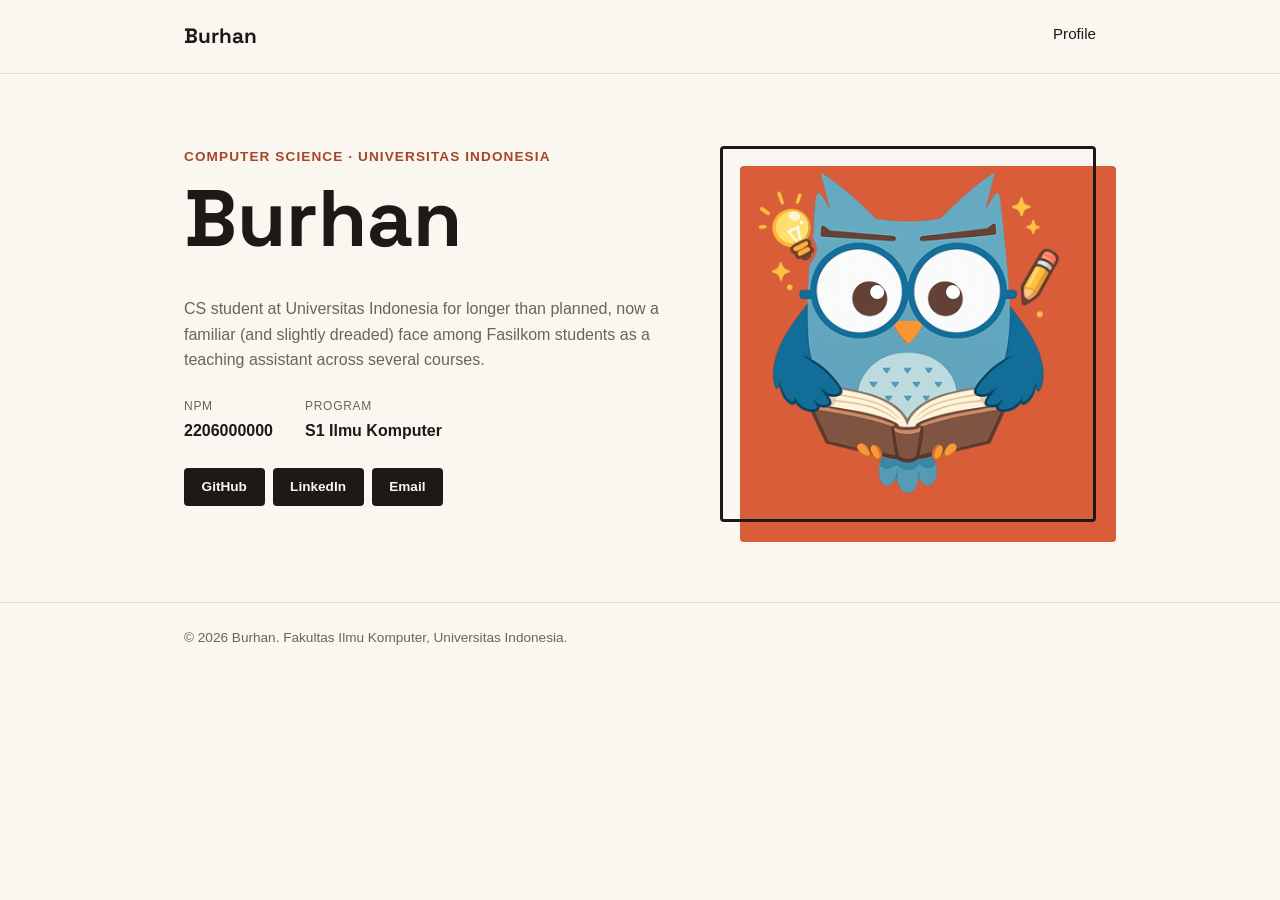
==== templates/index.html @ aa333273 "Reorder the mobile hero layout: name, then photo, then details Split the hero text block into .hero-" ====
<!DOCTYPE html>
<html lang="en">
<head>
    <meta charset="UTF-8">
    <meta name="viewport" content="width=device-width, initial-scale=1.0">
    <title>Burhan - Portfolio</title>
    <link rel="preconnect" href="https://fonts.googleapis.com">
    <link rel="preconnect" href="https://fonts.gstatic.com" crossorigin>
    <link href="https://fonts.googleapis.com/css2?family=Space+Grotesk:wght@500;700&display=swap" rel="stylesheet">
    <link rel="stylesheet" href="/static/css/style.css">
</head>
<body>
    <header class="site-header">
        <div class="container">
            <a href="#profile" class="brand">Burhan</a>
            <nav>
                <a href="#profile">Profile</a>
            </nav>
        </div>
    </header>

    <main>
        <section class="hero" id="profile">
            <div class="container hero-grid">
                <div class="hero-identity">
                    <p class="hero-kicker">Computer Science &middot; Universitas Indonesia</p>
                    <h1>Burhan</h1>
                </div>
                <div class="hero-photo">
                    <div class="photo-block"></div>
                    <img class="avatar" src="/static/img/burhan.png" alt="Photo of Burhan">
                </div>
                <div class="hero-details">
                    <p class="bio">CS student at Universitas Indonesia for longer than planned, now a familiar (and slightly dreaded) face among Fasilkom students as a teaching assistant across several courses.</p>
                    <dl class="meta-list">
                        <div class="meta-row">
                            <dt>NPM</dt>
                            <dd>2206000000</dd>
                        </div>
                        <div class="meta-row">
                            <dt>Program</dt>
                            <dd>S1 Ilmu Komputer</dd>
                        </div>
                    </dl>
                    <div class="social-links">
                        <a href="https://github.com/" class="social-link">GitHub</a>
                        <a href="https://linkedin.com/" class="social-link">LinkedIn</a>
                        <a href="mailto:burhan@example.com" class="social-link">Email</a>
                    </div>
                </div>
            </div>
        </section>
    </main>

    <footer class="site-footer">
        <div class="container">
            <p>&copy; 2026 Burhan. Fakultas Ilmu Komputer, Universitas Indonesia.</p>
        </div>
    </footer>
</body>
</html>
---- static/css/style.css ----
* {
    margin: 0;
    padding: 0;
    box-sizing: border-box;
}

:root {
    --ink: #1c1917;
    --paper: #faf6f0;
    --accent: #d95d39;
    --accent-dark: #a8442a;
    --line: #e3d9c9;
    --text-muted: #6b6459;
    --radius: 4px;
}

body {
    font-family: -apple-system, "Segoe UI", Roboto, Helvetica, Arial, sans-serif;
    color: var(--ink);
    background-color: var(--paper);
    line-height: 1.6;
}

h1, .brand {
    font-family: "Space Grotesk", -apple-system, sans-serif;
}

.container {
    max-width: 960px;
    margin: 0 auto;
    padding: 0 1.5rem;
}

/* header */

.site-header {
    border-bottom: 1px solid var(--line);
}

.site-header .container {
    display: flex;
    justify-content: space-between;
    align-items: center;
    padding: 1.25rem 1.5rem;
}

.brand {
    font-size: 1.3rem;
    font-weight: 700;
    color: var(--ink);
    text-decoration: none;
}

.site-header nav {
    display: flex;
    gap: 2rem;
}

.site-header nav a {
    position: relative;
    color: var(--ink);
    text-decoration: none;
    font-size: 0.95rem;
    padding-bottom: 0.3rem;
}

.site-header nav a::after {
    content: "";
    position: absolute;
    left: 0;
    bottom: 0;
    width: 100%;
    height: 2px;
    background-color: var(--accent);
    transform: scaleX(0);
    transform-origin: left;
    transition: transform 0.2s ease;
}

.site-header nav a:hover::after {
    transform: scaleX(1);
}

/* hero */

.hero {
    padding: 4.5rem 0 5rem;
}

.hero-grid {
    display: grid;
    grid-template-columns: 1.3fr 1fr;
    grid-template-areas:
        "identity photo"
        "details  photo";
    gap: 1.5rem 3rem;
}

.hero-identity {
    grid-area: identity;
}

.hero-details {
    grid-area: details;
}

.hero-kicker {
    font-size: 0.85rem;
    letter-spacing: 0.08em;
    text-transform: uppercase;
    color: var(--accent-dark);
    font-weight: 700;
    margin-bottom: 0.75rem;
}

.hero-identity h1 {
    font-size: clamp(3rem, 7vw, 5rem);
    line-height: 0.95;
}

.bio {
    color: var(--text-muted);
    max-width: 480px;
    margin-bottom: 1.5rem;
}

.meta-list {
    display: flex;
    gap: 2rem;
    margin-bottom: 1.5rem;
}

.meta-row dt {
    font-size: 0.75rem;
    text-transform: uppercase;
    letter-spacing: 0.06em;
    color: var(--text-muted);
    margin-bottom: 0.15rem;
}

.meta-row dd {
    font-weight: 600;
}

.social-links {
    display: flex;
    gap: 0.5rem;
    flex-wrap: wrap;
}

.social-link {
    display: inline-block;
    font-size: 0.85rem;
    font-weight: 600;
    text-decoration: none;
    color: var(--paper);
    background-color: var(--ink);
    border-radius: var(--radius);
    padding: 0.5rem 1.1rem;
    transition: background-color 0.2s ease;
}

.social-link:hover {
    background-color: var(--accent);
}

.hero-photo {
    grid-area: photo;
    align-self: center;
    position: relative;
}

.photo-block {
    position: absolute;
    top: 1.25rem;
    left: 1.25rem;
    width: 100%;
    height: 100%;
    background-color: var(--accent);
    border-radius: var(--radius);
    z-index: 0;
}

.avatar {
    position: relative;
    z-index: 1;
    display: block;
    width: 100%;
    aspect-ratio: 1 / 1;
    object-fit: cover;
    border-radius: var(--radius);
    border: 3px solid var(--ink);
}

/* footer */

.site-footer {
    padding: 1.5rem;
    color: var(--text-muted);
    font-size: 0.85rem;
    border-top: 1px solid var(--line);
}

@media (max-width: 600px) {
    .hero-grid {
        grid-template-columns: 1fr;
        grid-template-areas:
            "identity"
            "photo"
            "details";
    }

    .hero-photo {
        max-width: 220px;
    }

    .social-links {
        justify-content: flex-start;
    }
}
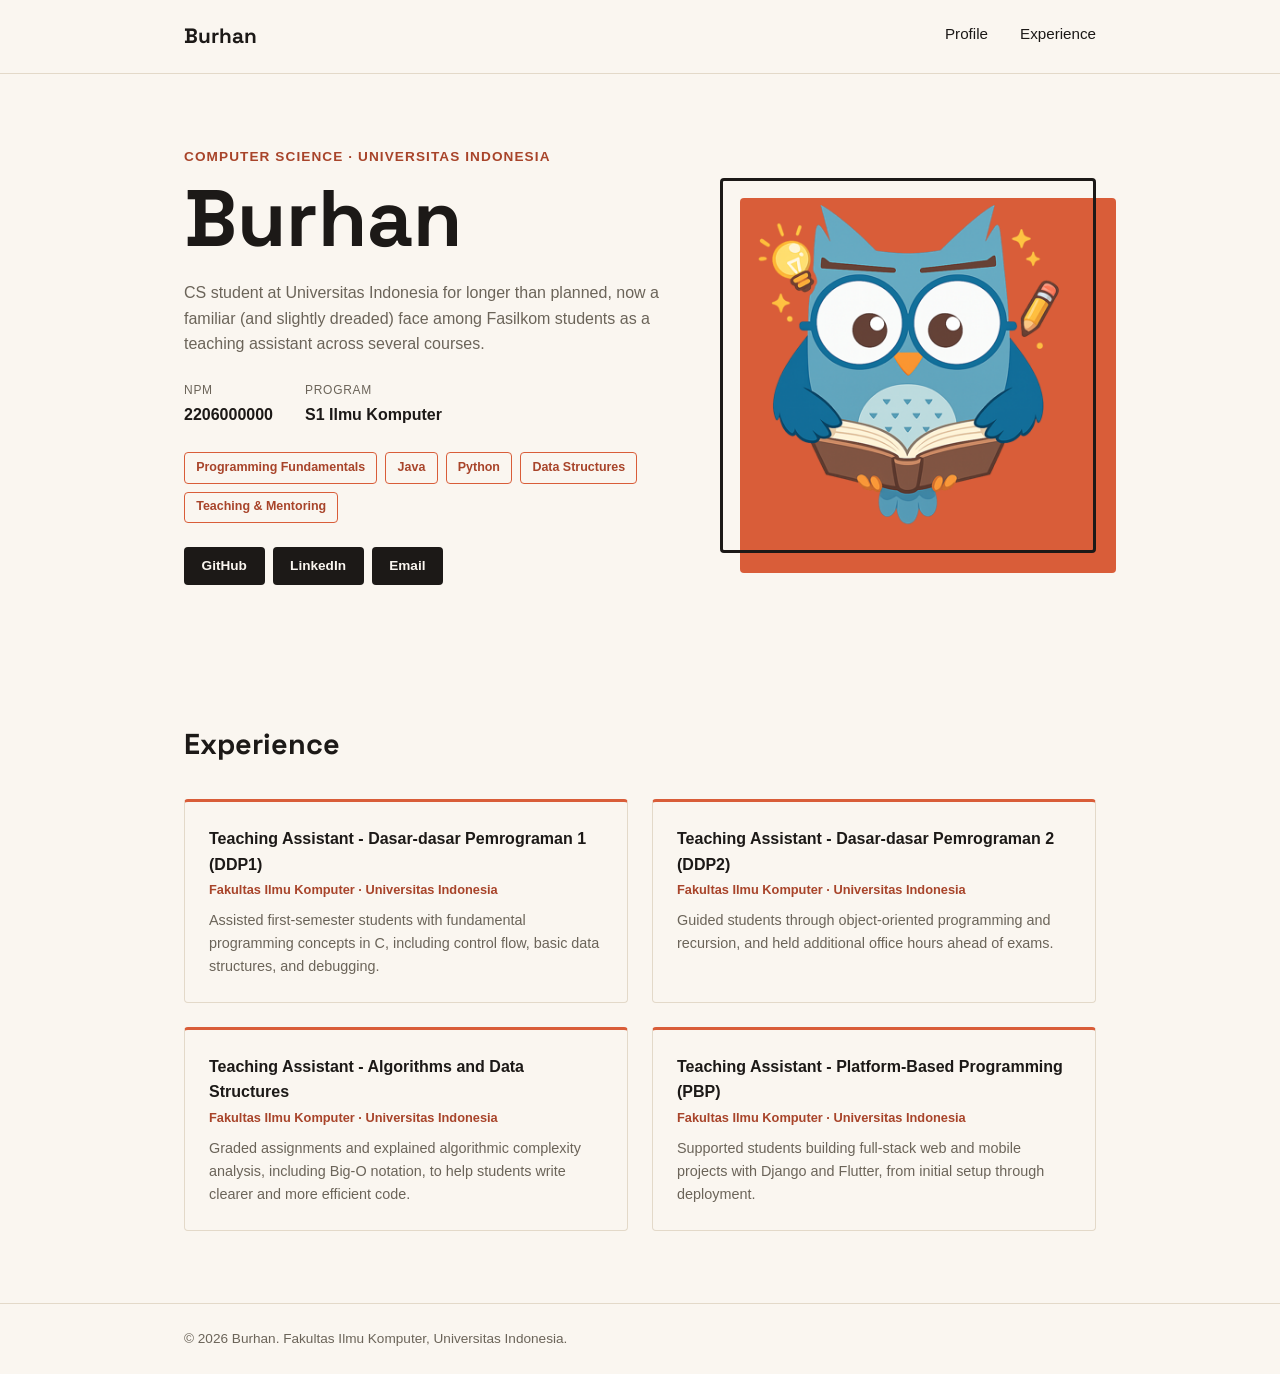
==== commit d907f2b5: "Merge pull request #1 from pbp-fasilkom-ui/tugas-1 Tugas 1" ====
--- a/templates/index.html
+++ b/templates/index.html
@@ -15,6 +15,7 @@
             <a href="#profile" class="brand">Burhan</a>
             <nav>
                 <a href="#profile">Profile</a>
+                <a href="#experience">Experience</a>
             </nav>
         </div>
     </header>
@@ -42,12 +43,45 @@
                             <dd>S1 Ilmu Komputer</dd>
                         </div>
                     </dl>
+                    <ul class="skills">
+                        <li>Programming Fundamentals</li>
+                        <li>Java</li>
+                        <li>Python</li>
+                        <li>Data Structures</li>
+                        <li>Teaching &amp; Mentoring</li>
+                    </ul>
                     <div class="social-links">
                         <a href="https://github.com/" class="social-link">GitHub</a>
                         <a href="https://linkedin.com/" class="social-link">LinkedIn</a>
                         <a href="mailto:burhan@example.com" class="social-link">Email</a>
                     </div>
                 </div>
+            </div>
+        </section>
+
+        <section id="experience" class="container">
+            <h2>Experience</h2>
+            <div class="experience-grid">
+                <article class="experience-card">
+                    <p class="experience-title">Teaching Assistant - Dasar-dasar Pemrograman 1 (DDP1)</p>
+                    <p class="experience-tags">Fakultas Ilmu Komputer &middot; Universitas Indonesia</p>
+                    <p class="experience-desc">Assisted first-semester students with fundamental programming concepts in C, including control flow, basic data structures, and debugging.</p>
+                </article>
+                <article class="experience-card">
+                    <p class="experience-title">Teaching Assistant - Dasar-dasar Pemrograman 2 (DDP2)</p>
+                    <p class="experience-tags">Fakultas Ilmu Komputer &middot; Universitas Indonesia</p>
+                    <p class="experience-desc">Guided students through object-oriented programming and recursion, and held additional office hours ahead of exams.</p>
+                </article>
+                <article class="experience-card">
+                    <p class="experience-title">Teaching Assistant - Algorithms and Data Structures</p>
+                    <p class="experience-tags">Fakultas Ilmu Komputer &middot; Universitas Indonesia</p>
+                    <p class="experience-desc">Graded assignments and explained algorithmic complexity analysis, including Big-O notation, to help students write clearer and more efficient code.</p>
+                </article>
+                <article class="experience-card">
+                    <p class="experience-title">Teaching Assistant - Platform-Based Programming (PBP)</p>
+                    <p class="experience-tags">Fakultas Ilmu Komputer &middot; Universitas Indonesia</p>
+                    <p class="experience-desc">Supported students building full-stack web and mobile projects with Django and Flutter, from initial setup through deployment.</p>
+                </article>
             </div>
         </section>
     </main>
--- a/static/css/style.css
+++ b/static/css/style.css
@@ -142,6 +142,23 @@
     font-weight: 600;
 }
 
+.skills {
+    display: flex;
+    gap: 0.5rem;
+    flex-wrap: wrap;
+    list-style: none;
+    margin-bottom: 1.5rem;
+}
+
+.skills li {
+    font-size: 0.78rem;
+    font-weight: 600;
+    color: var(--accent-dark);
+    border: 1px solid var(--accent);
+    border-radius: var(--radius);
+    padding: 0.3rem 0.7rem;
+}
+
 .social-links {
     display: flex;
     gap: 0.5rem;
@@ -192,6 +209,48 @@
     border: 3px solid var(--ink);
 }
 
+/* experience */
+
+#experience {
+    padding: 3.5rem 1.5rem 4.5rem;
+}
+
+#experience h2 {
+    font-family: "Space Grotesk", -apple-system, sans-serif;
+    font-size: 1.8rem;
+    margin-bottom: 2rem;
+}
+
+.experience-grid {
+    display: grid;
+    grid-template-columns: repeat(2, 1fr);
+    gap: 1.5rem;
+}
+
+.experience-card {
+    border: 1px solid var(--line);
+    border-top: 3px solid var(--accent);
+    border-radius: var(--radius);
+    padding: 1.5rem;
+}
+
+.experience-title {
+    font-weight: 700;
+    margin-bottom: 0.2rem;
+}
+
+.experience-tags {
+    font-size: 0.8rem;
+    color: var(--accent-dark);
+    font-weight: 600;
+    margin-bottom: 0.5rem;
+}
+
+.experience-desc {
+    color: var(--text-muted);
+    font-size: 0.9rem;
+}
+
 /* footer */
 
 .site-footer {
@@ -217,4 +276,8 @@
     .social-links {
         justify-content: flex-start;
     }
-}
+
+    .experience-grid {
+        grid-template-columns: 1fr;
+    }
+}
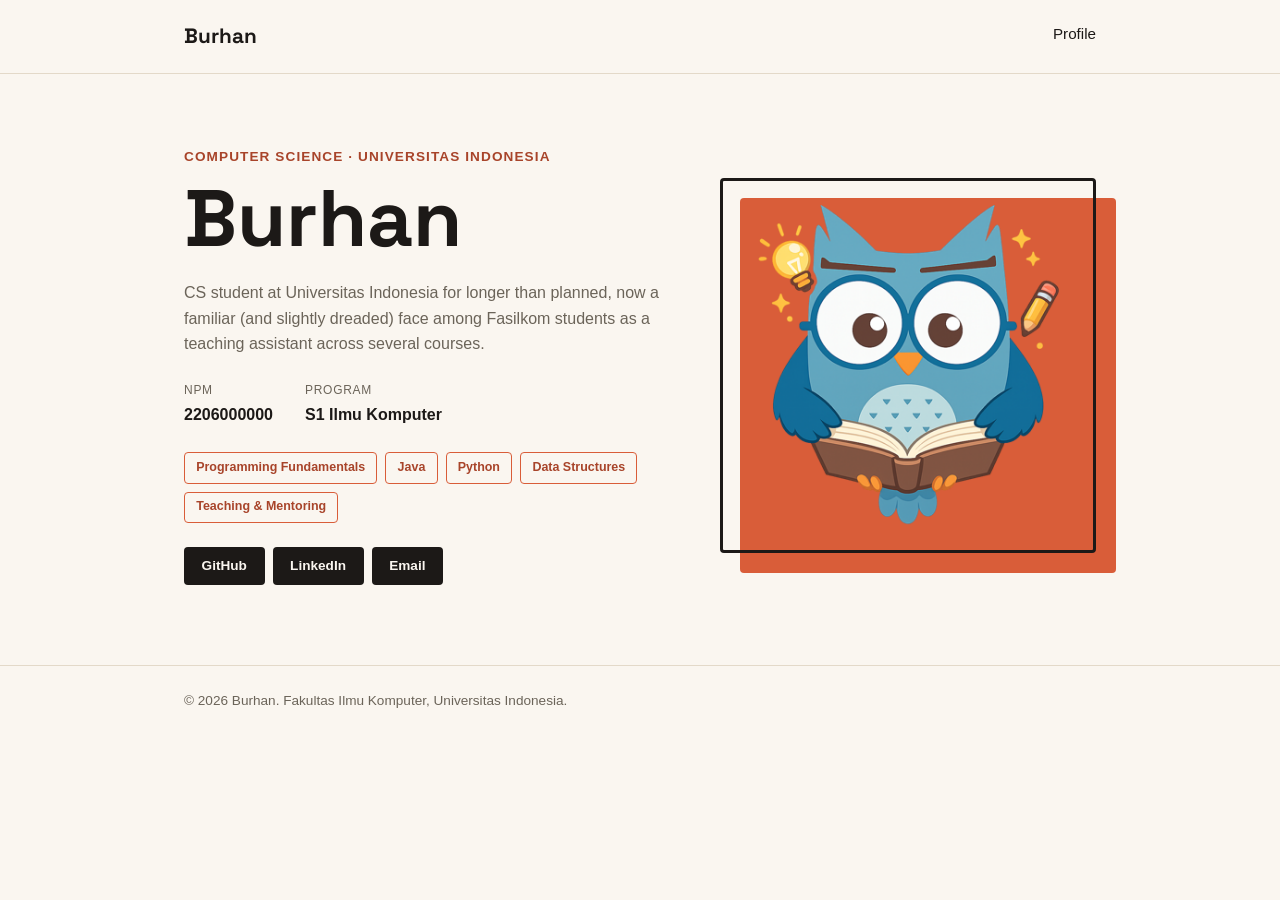
==== commit 2877be0f: "init asistensi" ====
--- a/templates/index.html
+++ b/templates/index.html
@@ -1,95 +1,71 @@
 <!DOCTYPE html>
 <html lang="en">
-<head>
-    <meta charset="UTF-8">
-    <meta name="viewport" content="width=device-width, initial-scale=1.0">
-    <title>Burhan - Portfolio</title>
-    <link rel="preconnect" href="https://fonts.googleapis.com">
-    <link rel="preconnect" href="https://fonts.gstatic.com" crossorigin>
-    <link href="https://fonts.googleapis.com/css2?family=Space+Grotesk:wght@500;700&display=swap" rel="stylesheet">
-    <link rel="stylesheet" href="/static/css/style.css">
-</head>
-<body>
-    <header class="site-header">
-        <div class="container">
-            <a href="#profile" class="brand">Burhan</a>
-            <nav>
-                <a href="#profile">Profile</a>
-                <a href="#experience">Experience</a>
-            </nav>
-        </div>
-    </header>
-
-    <main>
-        <section class="hero" id="profile">
-            <div class="container hero-grid">
-                <div class="hero-identity">
-                    <p class="hero-kicker">Computer Science &middot; Universitas Indonesia</p>
-                    <h1>Burhan</h1>
-                </div>
-                <div class="hero-photo">
-                    <div class="photo-block"></div>
-                    <img class="avatar" src="/static/img/burhan.png" alt="Photo of Burhan">
-                </div>
-                <div class="hero-details">
-                    <p class="bio">CS student at Universitas Indonesia for longer than planned, now a familiar (and slightly dreaded) face among Fasilkom students as a teaching assistant across several courses.</p>
-                    <dl class="meta-list">
-                        <div class="meta-row">
-                            <dt>NPM</dt>
-                            <dd>2206000000</dd>
+    <head>
+        <meta charset="UTF-8">
+        <meta name="viewport" content="width=device-width, initial-scale=1.0">
+        <title>Burhan - Portfolio</title>
+        <link rel="preconnect" href="https://fonts.googleapis.com">
+        <link rel="preconnect" href="https://fonts.gstatic.com" crossorigin>
+        <link href="https://fonts.googleapis.com/css2?family=Space+Grotesk:wght@500;700&display=swap"
+              rel="stylesheet">
+        <link rel="stylesheet" href="/static/css/style.css">
+    </head>
+    <body>
+        <header class="site-header">
+            <div class="container">
+                <a href="#profile" class="brand">Burhan</a>
+                <nav>
+                    <a href="#profile">Profile</a>
+                </nav>
+            </div>
+        </header>
+        <main>
+            <section class="hero" id="profile">
+                <div class="container hero-grid">
+                    <div class="hero-identity">
+                        <p class="hero-kicker">Computer Science · Universitas Indonesia</p>
+                        <h1>Burhan</h1>
+                    </div>
+                    <div class="hero-photo">
+                        <div class="photo-block"></div>
+                        <img class="avatar" src="/static/img/burhan.png" alt="Photo of Burhan">
+                    </div>
+                    <div class="hero-details">
+                        <p class="bio">CS student at Universitas Indonesia for longer than planned, now a familiar (and slightly dreaded) face among Fasilkom students as a teaching assistant across several courses.</p>
+                        <dl class="meta-list">
+                            <div class="meta-row">
+                                <dt>NPM</dt>
+                                <dd>
+                                    2206000000
+                                </dd>
+                            </div>
+                            <div class="meta-row">
+                                <dt>Program</dt>
+                                <dd>
+                                    S1 Ilmu Komputer
+                                </dd>
+                            </div>
+                        </dl>
+                        <ul class="skills">
+                            <li>Programming Fundamentals</li>
+                            <li>Java</li>
+                            <li>Python</li>
+                            <li>Data Structures</li>
+                            <li>Teaching &amp; Mentoring</li>
+                        </ul>
+                        <div class="social-links">
+                            <a href="https://github.com/" class="social-link">GitHub</a>
+                            <a href="https://linkedin.com/" class="social-link">LinkedIn</a>
+                            <a href="mailto:burhan@example.com" class="social-link">Email</a>
                         </div>
-                        <div class="meta-row">
-                            <dt>Program</dt>
-                            <dd>S1 Ilmu Komputer</dd>
-                        </div>
-                    </dl>
-                    <ul class="skills">
-                        <li>Programming Fundamentals</li>
-                        <li>Java</li>
-                        <li>Python</li>
-                        <li>Data Structures</li>
-                        <li>Teaching &amp; Mentoring</li>
-                    </ul>
-                    <div class="social-links">
-                        <a href="https://github.com/" class="social-link">GitHub</a>
-                        <a href="https://linkedin.com/" class="social-link">LinkedIn</a>
-                        <a href="mailto:burhan@example.com" class="social-link">Email</a>
                     </div>
                 </div>
+            </section>
+        </main>
+        <footer class="site-footer">
+            <div class="container">
+                <p>© 2026 Burhan. Fakultas Ilmu Komputer, Universitas Indonesia.</p>
             </div>
-        </section>
-
-        <section id="experience" class="container">
-            <h2>Experience</h2>
-            <div class="experience-grid">
-                <article class="experience-card">
-                    <p class="experience-title">Teaching Assistant - Dasar-dasar Pemrograman 1 (DDP1)</p>
-                    <p class="experience-tags">Fakultas Ilmu Komputer &middot; Universitas Indonesia</p>
-                    <p class="experience-desc">Assisted first-semester students with fundamental programming concepts in C, including control flow, basic data structures, and debugging.</p>
-                </article>
-                <article class="experience-card">
-                    <p class="experience-title">Teaching Assistant - Dasar-dasar Pemrograman 2 (DDP2)</p>
-                    <p class="experience-tags">Fakultas Ilmu Komputer &middot; Universitas Indonesia</p>
-                    <p class="experience-desc">Guided students through object-oriented programming and recursion, and held additional office hours ahead of exams.</p>
-                </article>
-                <article class="experience-card">
-                    <p class="experience-title">Teaching Assistant - Algorithms and Data Structures</p>
-                    <p class="experience-tags">Fakultas Ilmu Komputer &middot; Universitas Indonesia</p>
-                    <p class="experience-desc">Graded assignments and explained algorithmic complexity analysis, including Big-O notation, to help students write clearer and more efficient code.</p>
-                </article>
-                <article class="experience-card">
-                    <p class="experience-title">Teaching Assistant - Platform-Based Programming (PBP)</p>
-                    <p class="experience-tags">Fakultas Ilmu Komputer &middot; Universitas Indonesia</p>
-                    <p class="experience-desc">Supported students building full-stack web and mobile projects with Django and Flutter, from initial setup through deployment.</p>
-                </article>
-            </div>
-        </section>
-    </main>
-
-    <footer class="site-footer">
-        <div class="container">
-            <p>&copy; 2026 Burhan. Fakultas Ilmu Komputer, Universitas Indonesia.</p>
-        </div>
-    </footer>
-</body>
+        </footer>
+    </body>
 </html>
--- a/static/css/style.css
+++ b/static/css/style.css
@@ -21,8 +21,12 @@
     line-height: 1.6;
 }
 
-h1, .brand {
-    font-family: "Space Grotesk", -apple-system, sans-serif;
+h1,
+.brand {
+    font-family:
+        "Space Grotesk",
+        -apple-system,
+        sans-serif;
 }
 
 .container {
@@ -209,48 +213,6 @@
     border: 3px solid var(--ink);
 }
 
-/* experience */
-
-#experience {
-    padding: 3.5rem 1.5rem 4.5rem;
-}
-
-#experience h2 {
-    font-family: "Space Grotesk", -apple-system, sans-serif;
-    font-size: 1.8rem;
-    margin-bottom: 2rem;
-}
-
-.experience-grid {
-    display: grid;
-    grid-template-columns: repeat(2, 1fr);
-    gap: 1.5rem;
-}
-
-.experience-card {
-    border: 1px solid var(--line);
-    border-top: 3px solid var(--accent);
-    border-radius: var(--radius);
-    padding: 1.5rem;
-}
-
-.experience-title {
-    font-weight: 700;
-    margin-bottom: 0.2rem;
-}
-
-.experience-tags {
-    font-size: 0.8rem;
-    color: var(--accent-dark);
-    font-weight: 600;
-    margin-bottom: 0.5rem;
-}
-
-.experience-desc {
-    color: var(--text-muted);
-    font-size: 0.9rem;
-}
-
 /* footer */
 
 .site-footer {
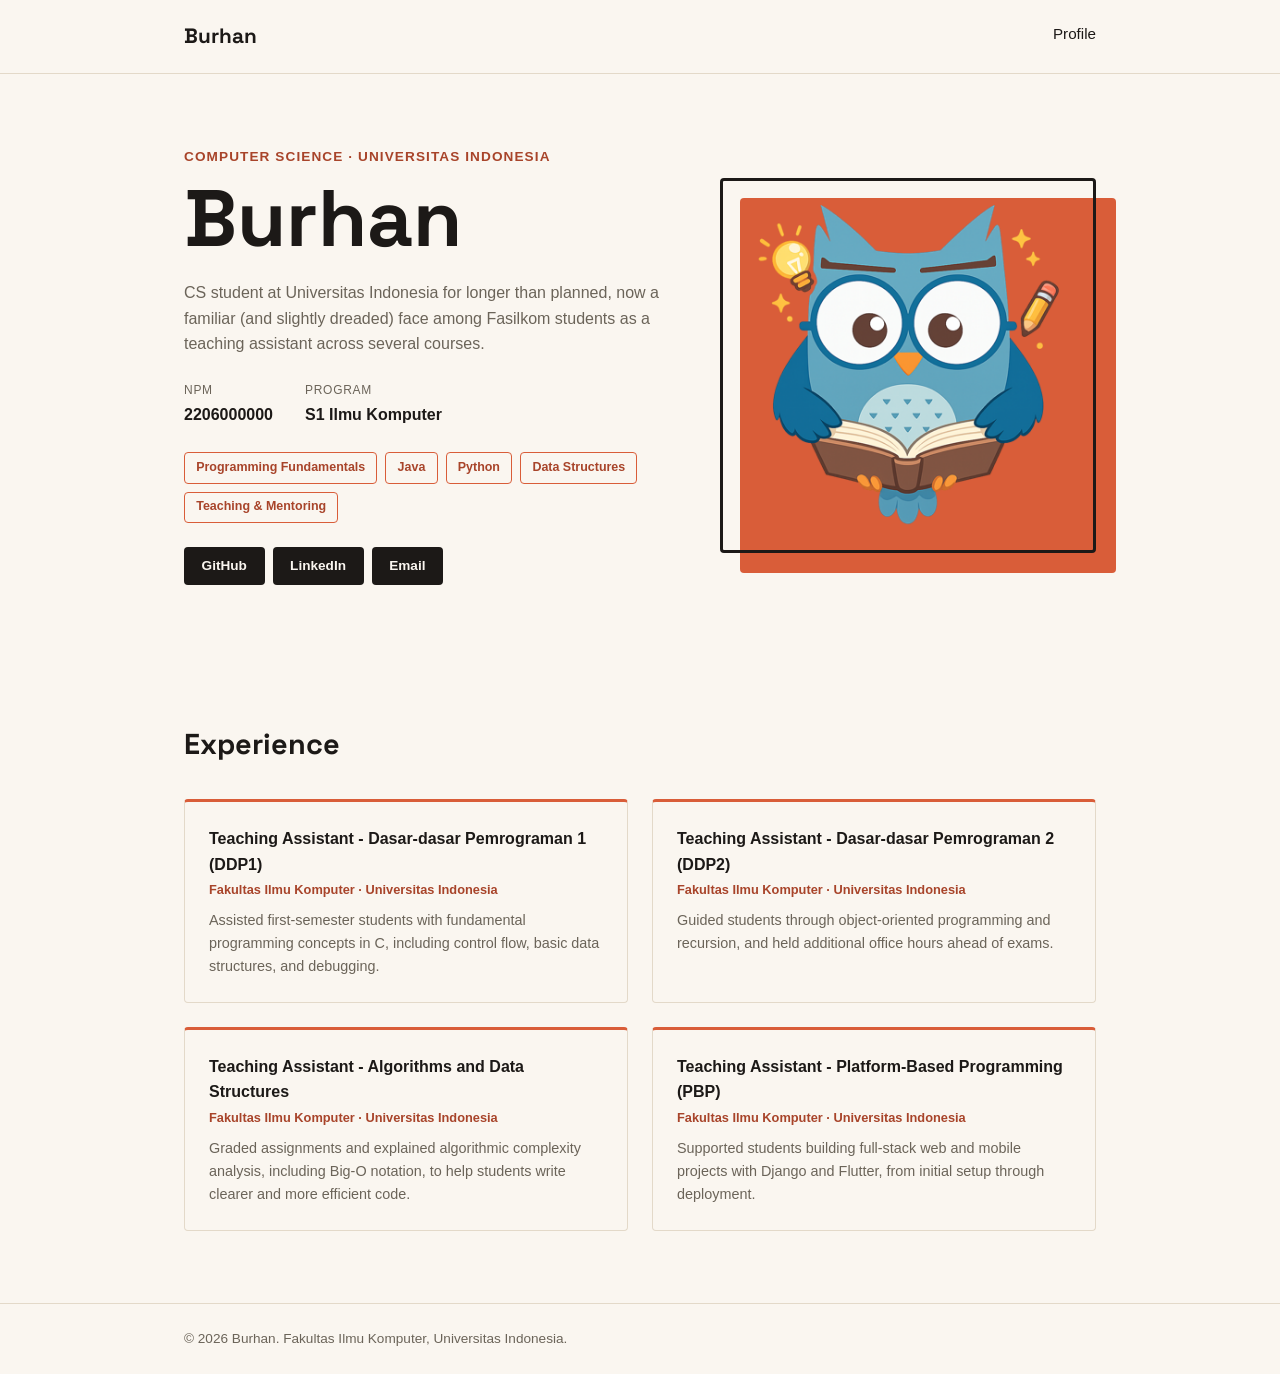
==== commit aa073a71: "chore: initiate tugas 1" ====
--- a/templates/index.html
+++ b/templates/index.html
@@ -1,71 +1,133 @@
-<!DOCTYPE html>
+<!doctype html>
 <html lang="en">
-    <head>
-        <meta charset="UTF-8">
-        <meta name="viewport" content="width=device-width, initial-scale=1.0">
-        <title>Burhan - Portfolio</title>
-        <link rel="preconnect" href="https://fonts.googleapis.com">
-        <link rel="preconnect" href="https://fonts.gstatic.com" crossorigin>
-        <link href="https://fonts.googleapis.com/css2?family=Space+Grotesk:wght@500;700&display=swap"
-              rel="stylesheet">
-        <link rel="stylesheet" href="/static/css/style.css">
-    </head>
-    <body>
-        <header class="site-header">
-            <div class="container">
-                <a href="#profile" class="brand">Burhan</a>
-                <nav>
-                    <a href="#profile">Profile</a>
-                </nav>
+  <head>
+    <meta charset="UTF-8" />
+    <meta name="viewport" content="width=device-width, initial-scale=1.0" />
+    <title>Burhan - Portfolio</title>
+    <link rel="preconnect" href="https://fonts.googleapis.com" />
+    <link rel="preconnect" href="https://fonts.gstatic.com" crossorigin />
+    <link
+      href="https://fonts.googleapis.com/css2?family=Space+Grotesk:wght@500;700&display=swap"
+      rel="stylesheet"
+    />
+    <link rel="stylesheet" href="/static/css/style.css" />
+  </head>
+  <body>
+    <header class="site-header">
+      <div class="container">
+        <a href="#profile" class="brand">Burhan</a>
+        <nav>
+          <a href="#profile">Profile</a>
+        </nav>
+      </div>
+    </header>
+    <main>
+      <section class="hero" id="profile">
+        <div class="container hero-grid">
+          <div class="hero-identity">
+            <p class="hero-kicker">Computer Science · Universitas Indonesia</p>
+            <h1>Burhan</h1>
+          </div>
+          <div class="hero-photo">
+            <div class="photo-block"></div>
+            <img
+              class="avatar"
+              src="/static/img/burhan.png"
+              alt="Photo of Burhan"
+            />
+          </div>
+          <div class="hero-details">
+            <p class="bio">
+              CS student at Universitas Indonesia for longer than planned, now a
+              familiar (and slightly dreaded) face among Fasilkom students as a
+              teaching assistant across several courses.
+            </p>
+            <dl class="meta-list">
+              <div class="meta-row">
+                <dt>NPM</dt>
+                <dd>2206000000</dd>
+              </div>
+              <div class="meta-row">
+                <dt>Program</dt>
+                <dd>S1 Ilmu Komputer</dd>
+              </div>
+            </dl>
+            <ul class="skills">
+              <li>Programming Fundamentals</li>
+              <li>Java</li>
+              <li>Python</li>
+              <li>Data Structures</li>
+              <li>Teaching &amp; Mentoring</li>
+            </ul>
+            <div class="social-links">
+              <a href="https://github.com/" class="social-link">GitHub</a>
+              <a href="https://linkedin.com/" class="social-link">LinkedIn</a>
+              <a href="mailto:burhan@example.com" class="social-link">Email</a>
             </div>
-        </header>
-        <main>
-            <section class="hero" id="profile">
-                <div class="container hero-grid">
-                    <div class="hero-identity">
-                        <p class="hero-kicker">Computer Science · Universitas Indonesia</p>
-                        <h1>Burhan</h1>
-                    </div>
-                    <div class="hero-photo">
-                        <div class="photo-block"></div>
-                        <img class="avatar" src="/static/img/burhan.png" alt="Photo of Burhan">
-                    </div>
-                    <div class="hero-details">
-                        <p class="bio">CS student at Universitas Indonesia for longer than planned, now a familiar (and slightly dreaded) face among Fasilkom students as a teaching assistant across several courses.</p>
-                        <dl class="meta-list">
-                            <div class="meta-row">
-                                <dt>NPM</dt>
-                                <dd>
-                                    2206000000
-                                </dd>
-                            </div>
-                            <div class="meta-row">
-                                <dt>Program</dt>
-                                <dd>
-                                    S1 Ilmu Komputer
-                                </dd>
-                            </div>
-                        </dl>
-                        <ul class="skills">
-                            <li>Programming Fundamentals</li>
-                            <li>Java</li>
-                            <li>Python</li>
-                            <li>Data Structures</li>
-                            <li>Teaching &amp; Mentoring</li>
-                        </ul>
-                        <div class="social-links">
-                            <a href="https://github.com/" class="social-link">GitHub</a>
-                            <a href="https://linkedin.com/" class="social-link">LinkedIn</a>
-                            <a href="mailto:burhan@example.com" class="social-link">Email</a>
-                        </div>
-                    </div>
-                </div>
-            </section>
-        </main>
-        <footer class="site-footer">
-            <div class="container">
-                <p>© 2026 Burhan. Fakultas Ilmu Komputer, Universitas Indonesia.</p>
-            </div>
-        </footer>
-    </body>
+          </div>
+        </div>
+      </section>
+
+      <section id="experience" class="container">
+        <h2>Experience</h2>
+        <div class="experience-grid">
+          <article class="experience-card">
+            <p class="experience-title">
+              Teaching Assistant - Dasar-dasar Pemrograman 1 (DDP1)
+            </p>
+            <p class="experience-tags">
+              Fakultas Ilmu Komputer &middot; Universitas Indonesia
+            </p>
+            <p class="experience-desc">
+              Assisted first-semester students with fundamental programming
+              concepts in C, including control flow, basic data structures, and
+              debugging.
+            </p>
+          </article>
+          <article class="experience-card">
+            <p class="experience-title">
+              Teaching Assistant - Dasar-dasar Pemrograman 2 (DDP2)
+            </p>
+            <p class="experience-tags">
+              Fakultas Ilmu Komputer &middot; Universitas Indonesia
+            </p>
+            <p class="experience-desc">
+              Guided students through object-oriented programming and recursion,
+              and held additional office hours ahead of exams.
+            </p>
+          </article>
+          <article class="experience-card">
+            <p class="experience-title">
+              Teaching Assistant - Algorithms and Data Structures
+            </p>
+            <p class="experience-tags">
+              Fakultas Ilmu Komputer &middot; Universitas Indonesia
+            </p>
+            <p class="experience-desc">
+              Graded assignments and explained algorithmic complexity analysis,
+              including Big-O notation, to help students write clearer and more
+              efficient code.
+            </p>
+          </article>
+          <article class="experience-card">
+            <p class="experience-title">
+              Teaching Assistant - Platform-Based Programming (PBP)
+            </p>
+            <p class="experience-tags">
+              Fakultas Ilmu Komputer &middot; Universitas Indonesia
+            </p>
+            <p class="experience-desc">
+              Supported students building full-stack web and mobile projects
+              with Django and Flutter, from initial setup through deployment.
+            </p>
+          </article>
+        </div>
+      </section>
+    </main>
+    <footer class="site-footer">
+      <div class="container">
+        <p>© 2026 Burhan. Fakultas Ilmu Komputer, Universitas Indonesia.</p>
+      </div>
+    </footer>
+  </body>
 </html>
--- a/static/css/style.css
+++ b/static/css/style.css
@@ -1,245 +1,290 @@
 * {
-    margin: 0;
-    padding: 0;
-    box-sizing: border-box;
+  margin: 0;
+  padding: 0;
+  box-sizing: border-box;
 }
 
 :root {
-    --ink: #1c1917;
-    --paper: #faf6f0;
-    --accent: #d95d39;
-    --accent-dark: #a8442a;
-    --line: #e3d9c9;
-    --text-muted: #6b6459;
-    --radius: 4px;
+  --ink: #1c1917;
+  --paper: #faf6f0;
+  --accent: #d95d39;
+  --accent-dark: #a8442a;
+  --line: #e3d9c9;
+  --text-muted: #6b6459;
+  --radius: 4px;
 }
 
 body {
-    font-family: -apple-system, "Segoe UI", Roboto, Helvetica, Arial, sans-serif;
-    color: var(--ink);
-    background-color: var(--paper);
-    line-height: 1.6;
+  font-family: -apple-system, "Segoe UI", Roboto, Helvetica, Arial, sans-serif;
+  color: var(--ink);
+  background-color: var(--paper);
+  line-height: 1.6;
 }
 
 h1,
 .brand {
-    font-family:
-        "Space Grotesk",
-        -apple-system,
-        sans-serif;
+  font-family:
+    "Space Grotesk",
+    -apple-system,
+    sans-serif;
 }
 
 .container {
-    max-width: 960px;
-    margin: 0 auto;
-    padding: 0 1.5rem;
+  max-width: 960px;
+  margin: 0 auto;
+  padding: 0 1.5rem;
 }
 
 /* header */
 
 .site-header {
-    border-bottom: 1px solid var(--line);
+  border-bottom: 1px solid var(--line);
 }
 
 .site-header .container {
-    display: flex;
-    justify-content: space-between;
-    align-items: center;
-    padding: 1.25rem 1.5rem;
+  display: flex;
+  justify-content: space-between;
+  align-items: center;
+  padding: 1.25rem 1.5rem;
 }
 
 .brand {
-    font-size: 1.3rem;
-    font-weight: 700;
-    color: var(--ink);
-    text-decoration: none;
+  font-size: 1.3rem;
+  font-weight: 700;
+  color: var(--ink);
+  text-decoration: none;
 }
 
 .site-header nav {
-    display: flex;
-    gap: 2rem;
+  display: flex;
+  gap: 2rem;
 }
 
 .site-header nav a {
-    position: relative;
-    color: var(--ink);
-    text-decoration: none;
-    font-size: 0.95rem;
-    padding-bottom: 0.3rem;
+  position: relative;
+  color: var(--ink);
+  text-decoration: none;
+  font-size: 0.95rem;
+  padding-bottom: 0.3rem;
 }
 
 .site-header nav a::after {
-    content: "";
-    position: absolute;
-    left: 0;
-    bottom: 0;
-    width: 100%;
-    height: 2px;
-    background-color: var(--accent);
-    transform: scaleX(0);
-    transform-origin: left;
-    transition: transform 0.2s ease;
+  content: "";
+  position: absolute;
+  left: 0;
+  bottom: 0;
+  width: 100%;
+  height: 2px;
+  background-color: var(--accent);
+  transform: scaleX(0);
+  transform-origin: left;
+  transition: transform 0.2s ease;
 }
 
 .site-header nav a:hover::after {
-    transform: scaleX(1);
+  transform: scaleX(1);
 }
 
 /* hero */
 
 .hero {
-    padding: 4.5rem 0 5rem;
+  padding: 4.5rem 0 5rem;
 }
 
 .hero-grid {
-    display: grid;
-    grid-template-columns: 1.3fr 1fr;
+  display: grid;
+  grid-template-columns: 1.3fr 1fr;
+  grid-template-areas:
+    "identity photo"
+    "details  photo";
+  gap: 1.5rem 3rem;
+}
+
+.hero-identity {
+  grid-area: identity;
+}
+
+.hero-details {
+  grid-area: details;
+}
+
+.hero-kicker {
+  font-size: 0.85rem;
+  letter-spacing: 0.08em;
+  text-transform: uppercase;
+  color: var(--accent-dark);
+  font-weight: 700;
+  margin-bottom: 0.75rem;
+}
+
+.hero-identity h1 {
+  font-size: clamp(3rem, 7vw, 5rem);
+  line-height: 0.95;
+}
+
+.bio {
+  color: var(--text-muted);
+  max-width: 480px;
+  margin-bottom: 1.5rem;
+}
+
+.meta-list {
+  display: flex;
+  gap: 2rem;
+  margin-bottom: 1.5rem;
+}
+
+.meta-row dt {
+  font-size: 0.75rem;
+  text-transform: uppercase;
+  letter-spacing: 0.06em;
+  color: var(--text-muted);
+  margin-bottom: 0.15rem;
+}
+
+.meta-row dd {
+  font-weight: 600;
+}
+
+.skills {
+  display: flex;
+  gap: 0.5rem;
+  flex-wrap: wrap;
+  list-style: none;
+  margin-bottom: 1.5rem;
+}
+
+.skills li {
+  font-size: 0.78rem;
+  font-weight: 600;
+  color: var(--accent-dark);
+  border: 1px solid var(--accent);
+  border-radius: var(--radius);
+  padding: 0.3rem 0.7rem;
+}
+
+.social-links {
+  display: flex;
+  gap: 0.5rem;
+  flex-wrap: wrap;
+}
+
+.social-link {
+  display: inline-block;
+  font-size: 0.85rem;
+  font-weight: 600;
+  text-decoration: none;
+  color: var(--paper);
+  background-color: var(--ink);
+  border-radius: var(--radius);
+  padding: 0.5rem 1.1rem;
+  transition: background-color 0.2s ease;
+}
+
+.social-link:hover {
+  background-color: var(--accent);
+}
+
+.hero-photo {
+  grid-area: photo;
+  align-self: center;
+  position: relative;
+}
+
+.photo-block {
+  position: absolute;
+  top: 1.25rem;
+  left: 1.25rem;
+  width: 100%;
+  height: 100%;
+  background-color: var(--accent);
+  border-radius: var(--radius);
+  z-index: 0;
+}
+
+.avatar {
+  position: relative;
+  z-index: 1;
+  display: block;
+  width: 100%;
+  aspect-ratio: 1 / 1;
+  object-fit: cover;
+  border-radius: var(--radius);
+  border: 3px solid var(--ink);
+}
+
+/* experience */
+
+#experience {
+  padding: 3.5rem 1.5rem 4.5rem;
+}
+
+#experience h2 {
+  font-family:
+    "Space Grotesk",
+    -apple-system,
+    sans-serif;
+  font-size: 1.8rem;
+  margin-bottom: 2rem;
+}
+
+.experience-grid {
+  display: grid;
+  grid-template-columns: repeat(2, 1fr);
+  gap: 1.5rem;
+}
+
+.experience-card {
+  border: 1px solid var(--line);
+  border-top: 3px solid var(--accent);
+  border-radius: var(--radius);
+  padding: 1.5rem;
+}
+
+.experience-title {
+  font-weight: 700;
+  margin-bottom: 0.2rem;
+}
+
+.experience-tags {
+  font-size: 0.8rem;
+  color: var(--accent-dark);
+  font-weight: 600;
+  margin-bottom: 0.5rem;
+}
+
+.experience-desc {
+  color: var(--text-muted);
+  font-size: 0.9rem;
+}
+
+/* footer */
+
+.site-footer {
+  padding: 1.5rem;
+  color: var(--text-muted);
+  font-size: 0.85rem;
+  border-top: 1px solid var(--line);
+}
+
+@media (max-width: 600px) {
+  .hero-grid {
+    grid-template-columns: 1fr;
     grid-template-areas:
-        "identity photo"
-        "details  photo";
-    gap: 1.5rem 3rem;
-}
-
-.hero-identity {
-    grid-area: identity;
-}
-
-.hero-details {
-    grid-area: details;
-}
-
-.hero-kicker {
-    font-size: 0.85rem;
-    letter-spacing: 0.08em;
-    text-transform: uppercase;
-    color: var(--accent-dark);
-    font-weight: 700;
-    margin-bottom: 0.75rem;
-}
-
-.hero-identity h1 {
-    font-size: clamp(3rem, 7vw, 5rem);
-    line-height: 0.95;
-}
-
-.bio {
-    color: var(--text-muted);
-    max-width: 480px;
-    margin-bottom: 1.5rem;
-}
-
-.meta-list {
-    display: flex;
-    gap: 2rem;
-    margin-bottom: 1.5rem;
-}
-
-.meta-row dt {
-    font-size: 0.75rem;
-    text-transform: uppercase;
-    letter-spacing: 0.06em;
-    color: var(--text-muted);
-    margin-bottom: 0.15rem;
-}
-
-.meta-row dd {
-    font-weight: 600;
-}
-
-.skills {
-    display: flex;
-    gap: 0.5rem;
-    flex-wrap: wrap;
-    list-style: none;
-    margin-bottom: 1.5rem;
-}
-
-.skills li {
-    font-size: 0.78rem;
-    font-weight: 600;
-    color: var(--accent-dark);
-    border: 1px solid var(--accent);
-    border-radius: var(--radius);
-    padding: 0.3rem 0.7rem;
-}
-
-.social-links {
-    display: flex;
-    gap: 0.5rem;
-    flex-wrap: wrap;
-}
-
-.social-link {
-    display: inline-block;
-    font-size: 0.85rem;
-    font-weight: 600;
-    text-decoration: none;
-    color: var(--paper);
-    background-color: var(--ink);
-    border-radius: var(--radius);
-    padding: 0.5rem 1.1rem;
-    transition: background-color 0.2s ease;
-}
-
-.social-link:hover {
-    background-color: var(--accent);
-}
-
-.hero-photo {
-    grid-area: photo;
-    align-self: center;
-    position: relative;
-}
-
-.photo-block {
-    position: absolute;
-    top: 1.25rem;
-    left: 1.25rem;
-    width: 100%;
-    height: 100%;
-    background-color: var(--accent);
-    border-radius: var(--radius);
-    z-index: 0;
-}
-
-.avatar {
-    position: relative;
-    z-index: 1;
-    display: block;
-    width: 100%;
-    aspect-ratio: 1 / 1;
-    object-fit: cover;
-    border-radius: var(--radius);
-    border: 3px solid var(--ink);
-}
-
-/* footer */
-
-.site-footer {
-    padding: 1.5rem;
-    color: var(--text-muted);
-    font-size: 0.85rem;
-    border-top: 1px solid var(--line);
-}
-
-@media (max-width: 600px) {
-    .hero-grid {
-        grid-template-columns: 1fr;
-        grid-template-areas:
-            "identity"
-            "photo"
-            "details";
-    }
-
-    .hero-photo {
-        max-width: 220px;
-    }
-
-    .social-links {
-        justify-content: flex-start;
-    }
-
-    .experience-grid {
-        grid-template-columns: 1fr;
-    }
-}
+      "identity"
+      "photo"
+      "details";
+  }
+
+  .hero-photo {
+    max-width: 220px;
+  }
+
+  .social-links {
+    justify-content: flex-start;
+  }
+
+  .experience-grid {
+    grid-template-columns: 1fr;
+  }
+}
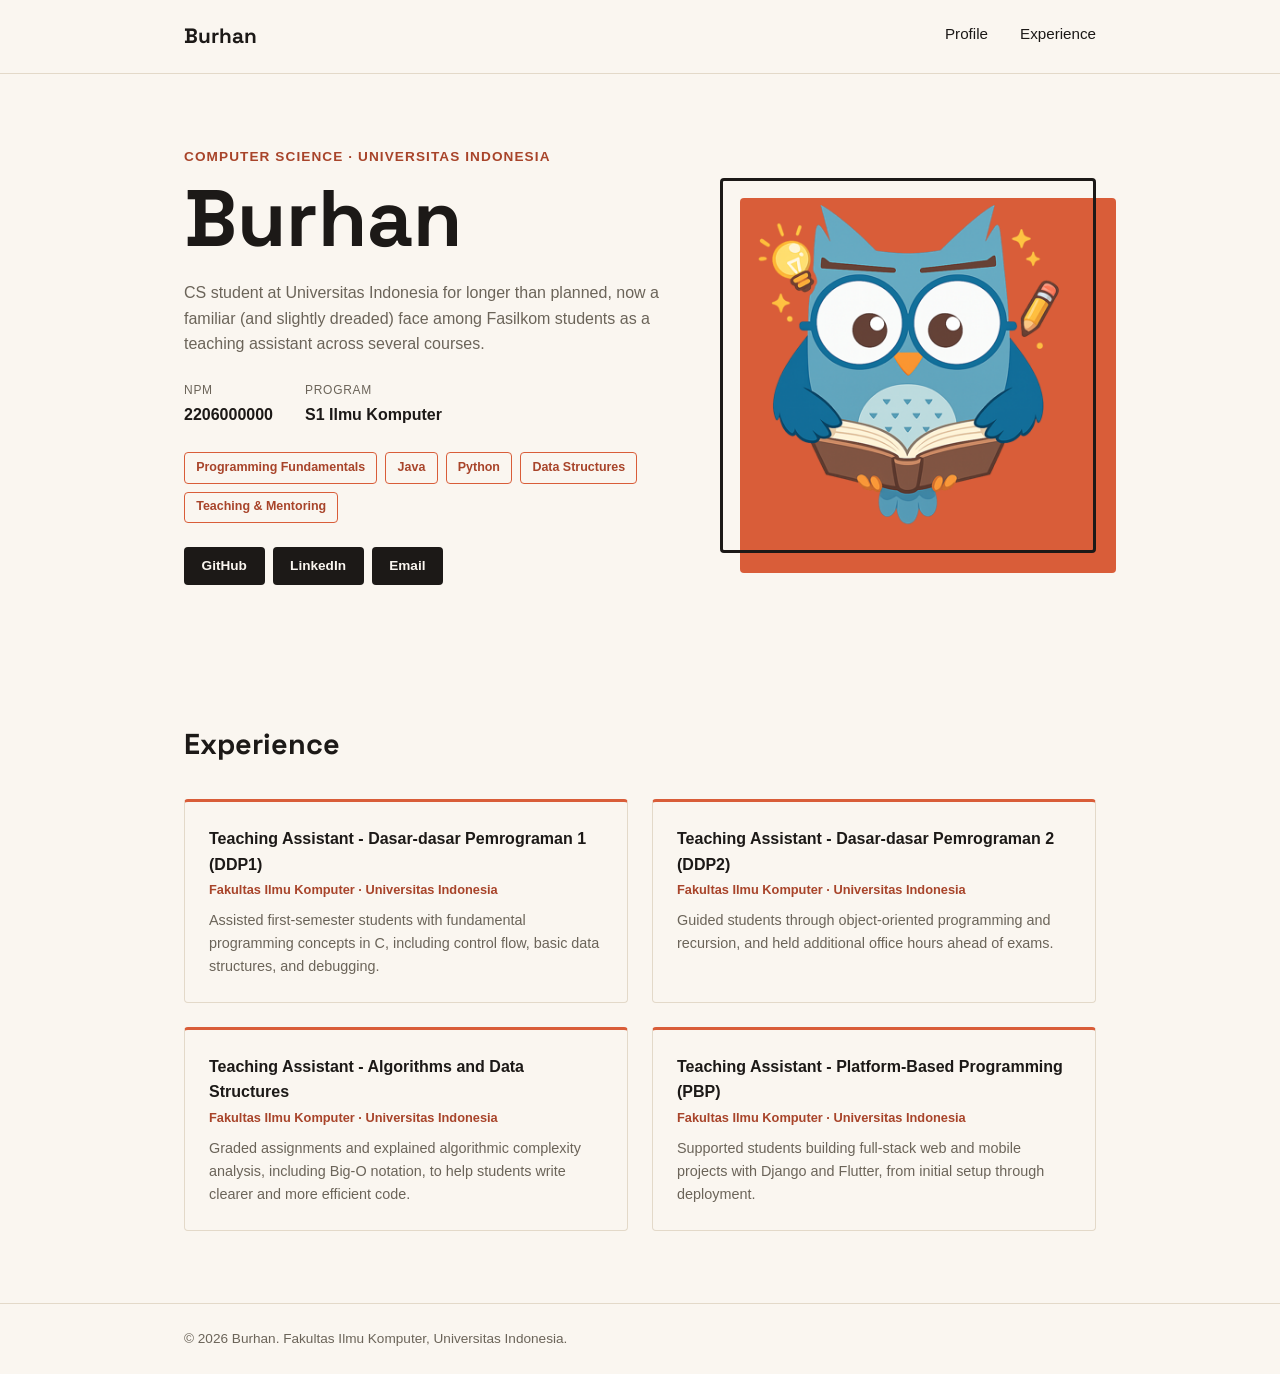
==== commit 7d24d9f8: "chore: initiate tugas3 asis" ====
--- a/templates/index.html
+++ b/templates/index.html
@@ -18,6 +18,7 @@
         <a href="#profile" class="brand">Burhan</a>
         <nav>
           <a href="#profile">Profile</a>
+          <a href="/experience/">Experience</a>
         </nav>
       </div>
     </header>
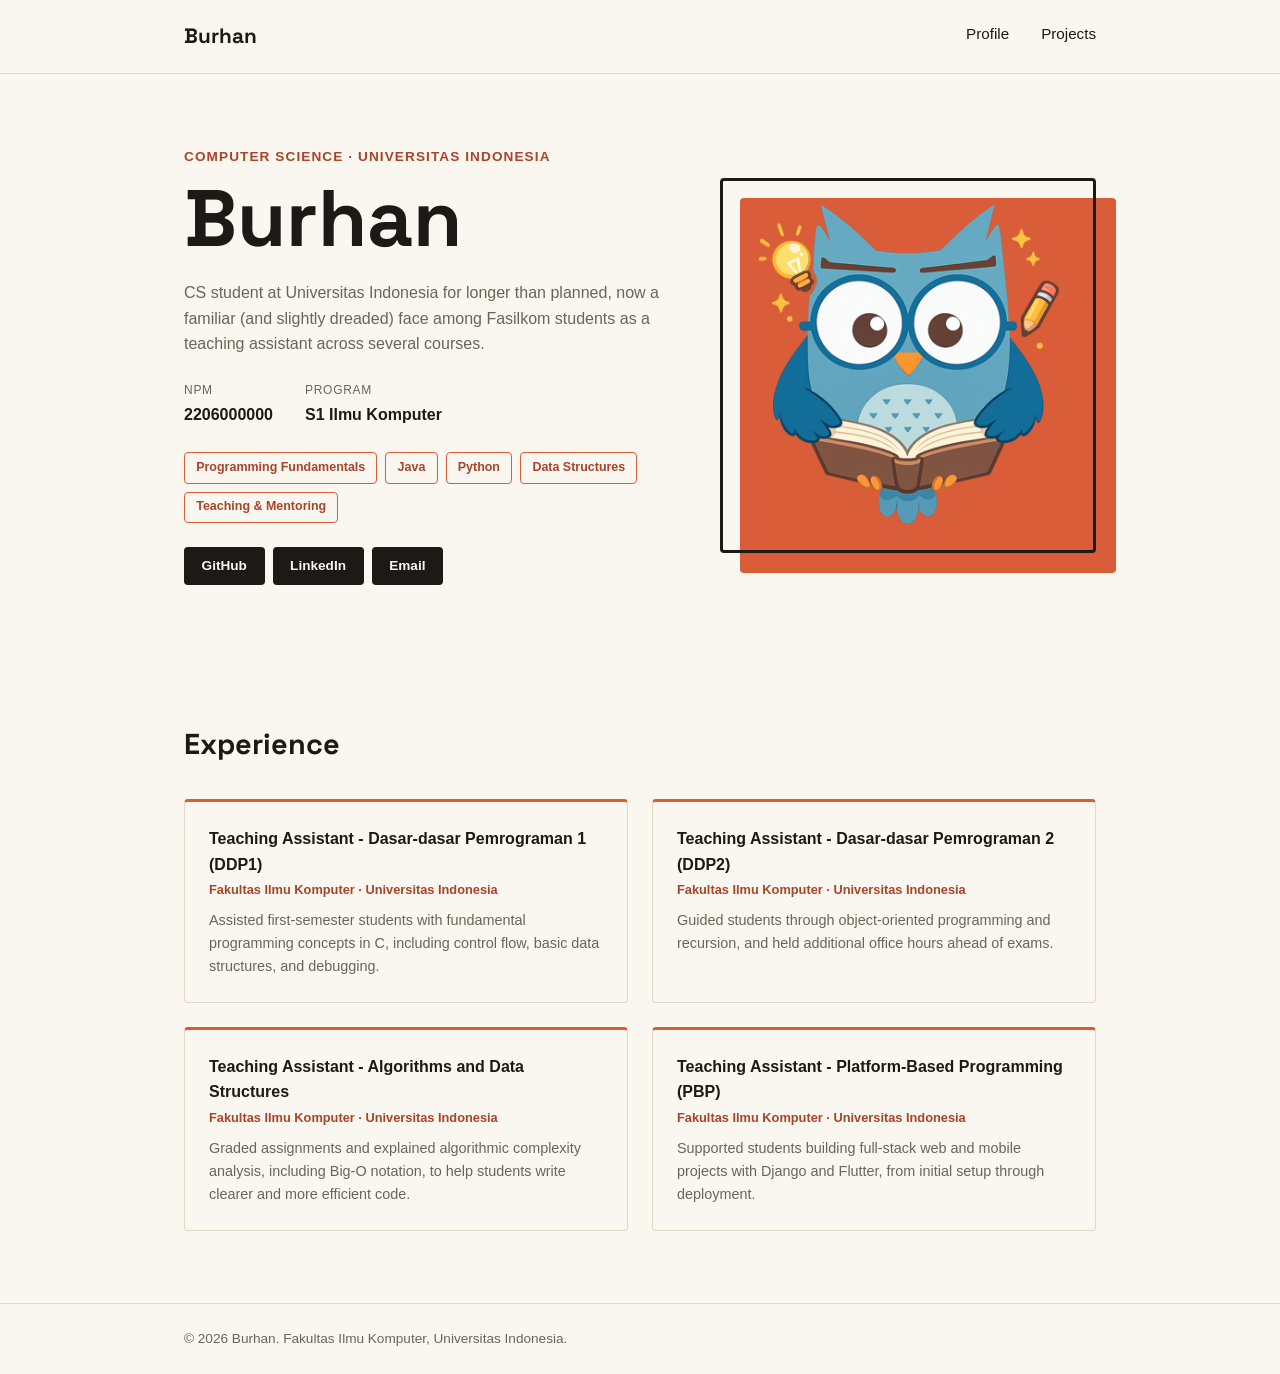
==== commit a9297b6d: "add kunjaw" ====
--- a/templates/index.html
+++ b/templates/index.html
@@ -15,10 +15,10 @@
   <body>
     <header class="site-header">
       <div class="container">
-        <a href="#profile" class="brand">Burhan</a>
+        <a href="/" class="brand">Burhan</a>
         <nav>
-          <a href="#profile">Profile</a>
-          <a href="/experience/">Experience</a>
+          <a href="/">Profile</a>
+          <a href="/projects/">Projects</a>
         </nav>
       </div>
     </header>
--- a/static/css/style.css
+++ b/static/css/style.css
@@ -288,3 +288,25 @@
     grid-template-columns: 1fr;
   }
 }
+
+.star-button {
+    background: #111;
+    color: white;
+    border: none;
+    border-radius: 8px;
+    padding: 10px 16px;
+    font-family: 'Space Grotesk', sans-serif;
+    font-size: 14px;
+    font-weight: 700;
+    cursor: pointer;
+    transition: transform 0.15s ease, background 0.15s ease;
+}
+
+.star-button:hover {
+    background: #333;
+    transform: translateY(-2px);
+}
+
+.star-button:active {
+    transform: translateY(0);
+}
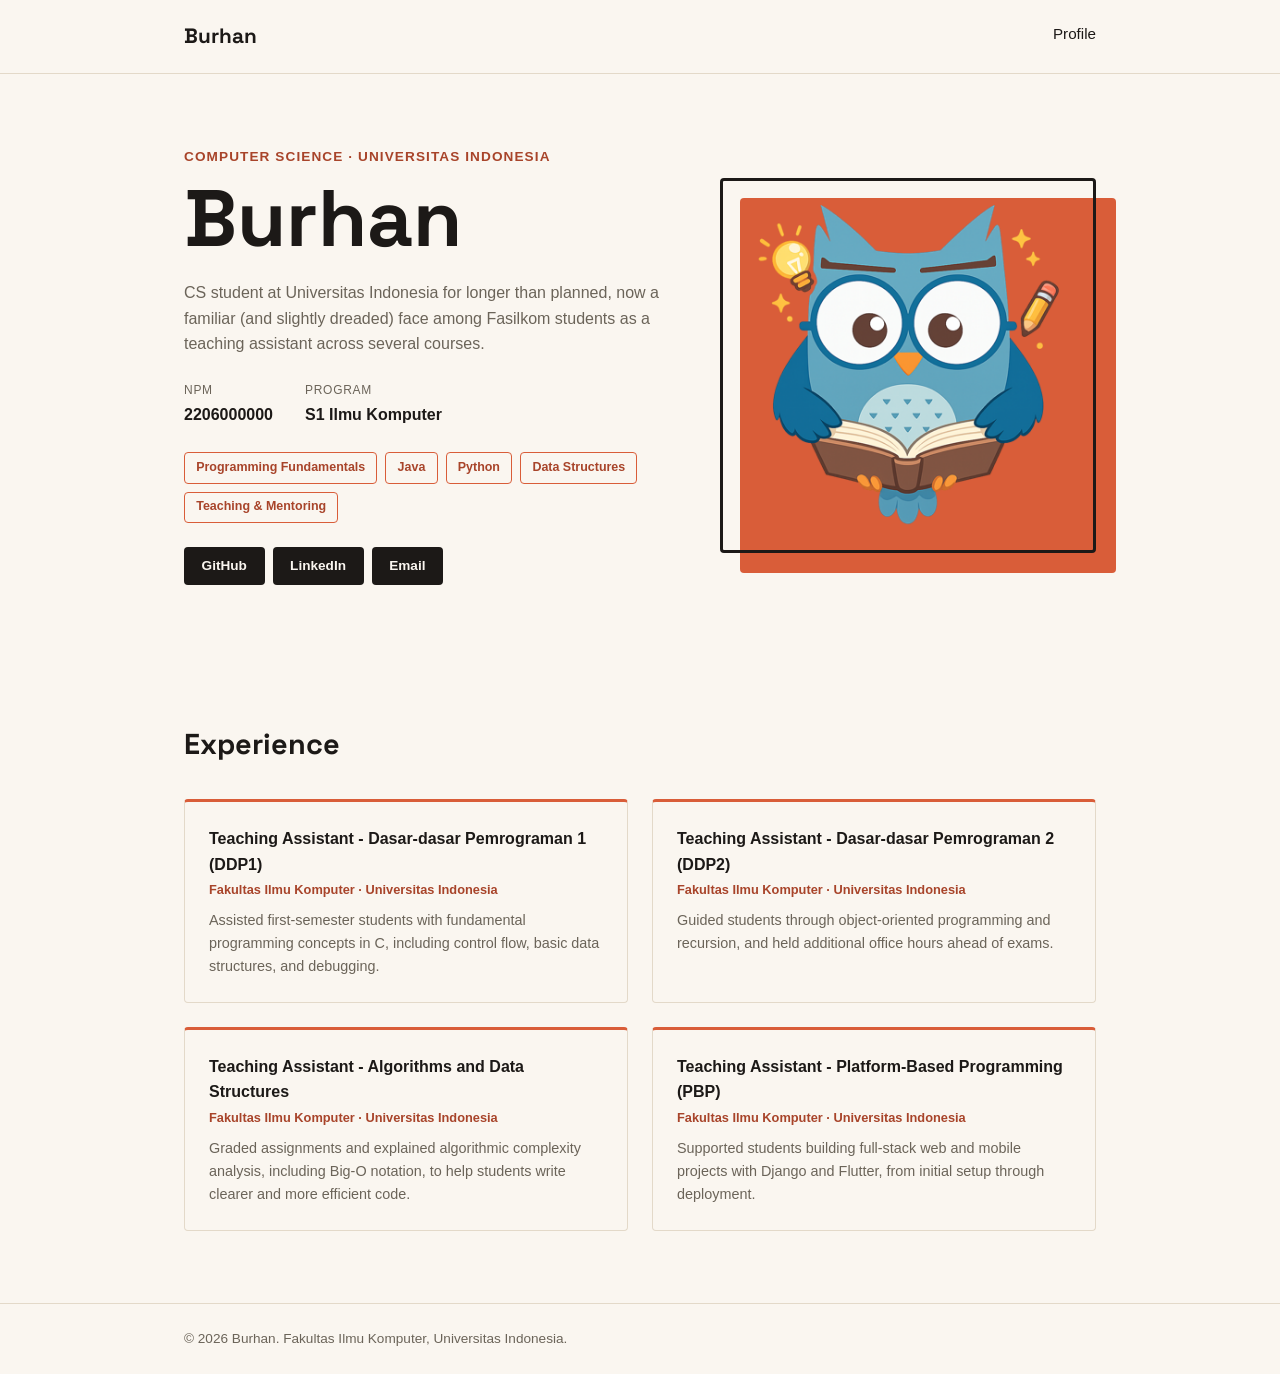
==== commit 56513133: "init template" ====
--- a/templates/index.html
+++ b/templates/index.html
@@ -18,7 +18,6 @@
         <a href="/" class="brand">Burhan</a>
         <nav>
           <a href="/">Profile</a>
-          <a href="/projects/">Projects</a>
         </nav>
       </div>
     </header>
@@ -131,4 +130,4 @@
       </div>
     </footer>
   </body>
-</html>
+</html>
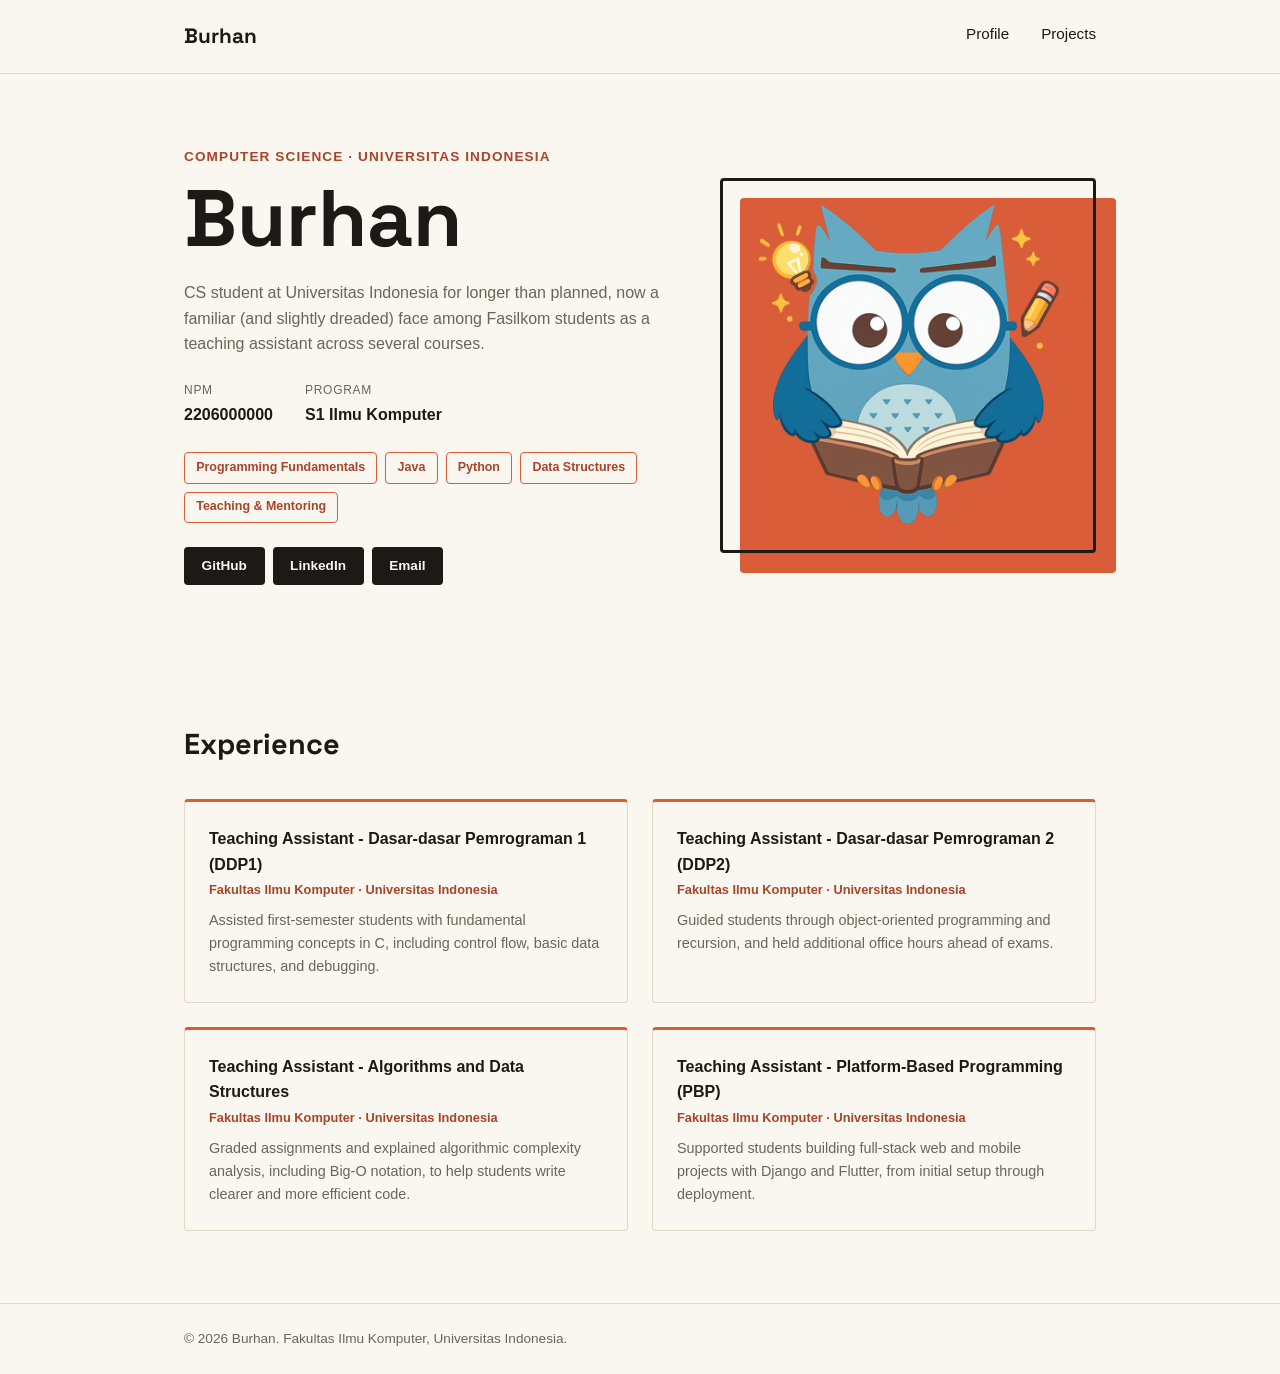
==== commit c76b59b2: "MVT" ====
--- a/templates/index.html
+++ b/templates/index.html
@@ -18,6 +18,7 @@
         <a href="/" class="brand">Burhan</a>
         <nav>
           <a href="/">Profile</a>
+          <a href="/projects"> Projects </a>
         </nav>
       </div>
     </header>
--- a/static/css/style.css
+++ b/static/css/style.css
@@ -289,24 +289,73 @@
   }
 }
 
+.project-header {
+  width: 100%;
+  display: flex;
+  flex-direction: row;
+  justify-content: space-between;
+  margin-bottom: 20px;
+  margin-top: 20px;
+}
+
+.create-project {
+  background-color: plum;
+  padding: 10px 5px 10px 5px;
+  color: white;
+}
+
+.project-buttons {
+  display: flex;
+  flex-direction: row;
+  gap: 10px;
+}
+
+.delete-button {
+  background-color: red;
+  padding: 10px 5px 10px 5px;
+  color: white;
+}
+
 .star-button {
-    background: #111;
-    color: white;
-    border: none;
-    border-radius: 8px;
-    padding: 10px 16px;
-    font-family: 'Space Grotesk', sans-serif;
-    font-size: 14px;
-    font-weight: 700;
-    cursor: pointer;
-    transition: transform 0.15s ease, background 0.15s ease;
+  background: #111;
+  color: white;
+  border: none;
+  border-radius: 8px;
+  padding: 10px 16px;
+  font-family: "Space Grotesk", sans-serif;
+  font-size: 14px;
+  font-weight: 700;
+  cursor: pointer;
+  transition:
+    transform 0.15s ease,
+    background 0.15s ease;
 }
 
 .star-button:hover {
-    background: #333;
-    transform: translateY(-2px);
+  background: #333;
+  transform: translateY(-2px);
 }
 
 .star-button:active {
-    transform: translateY(0);
-}
+  transform: translateY(0);
+}
+
+html,
+body {
+  height: 100%;
+}
+
+body {
+  margin: 0;
+  min-height: 100vh;
+  display: flex;
+  flex-direction: column;
+}
+
+main {
+  flex: 1;
+}
+
+.site-footer {
+  margin-top: auto;
+}
